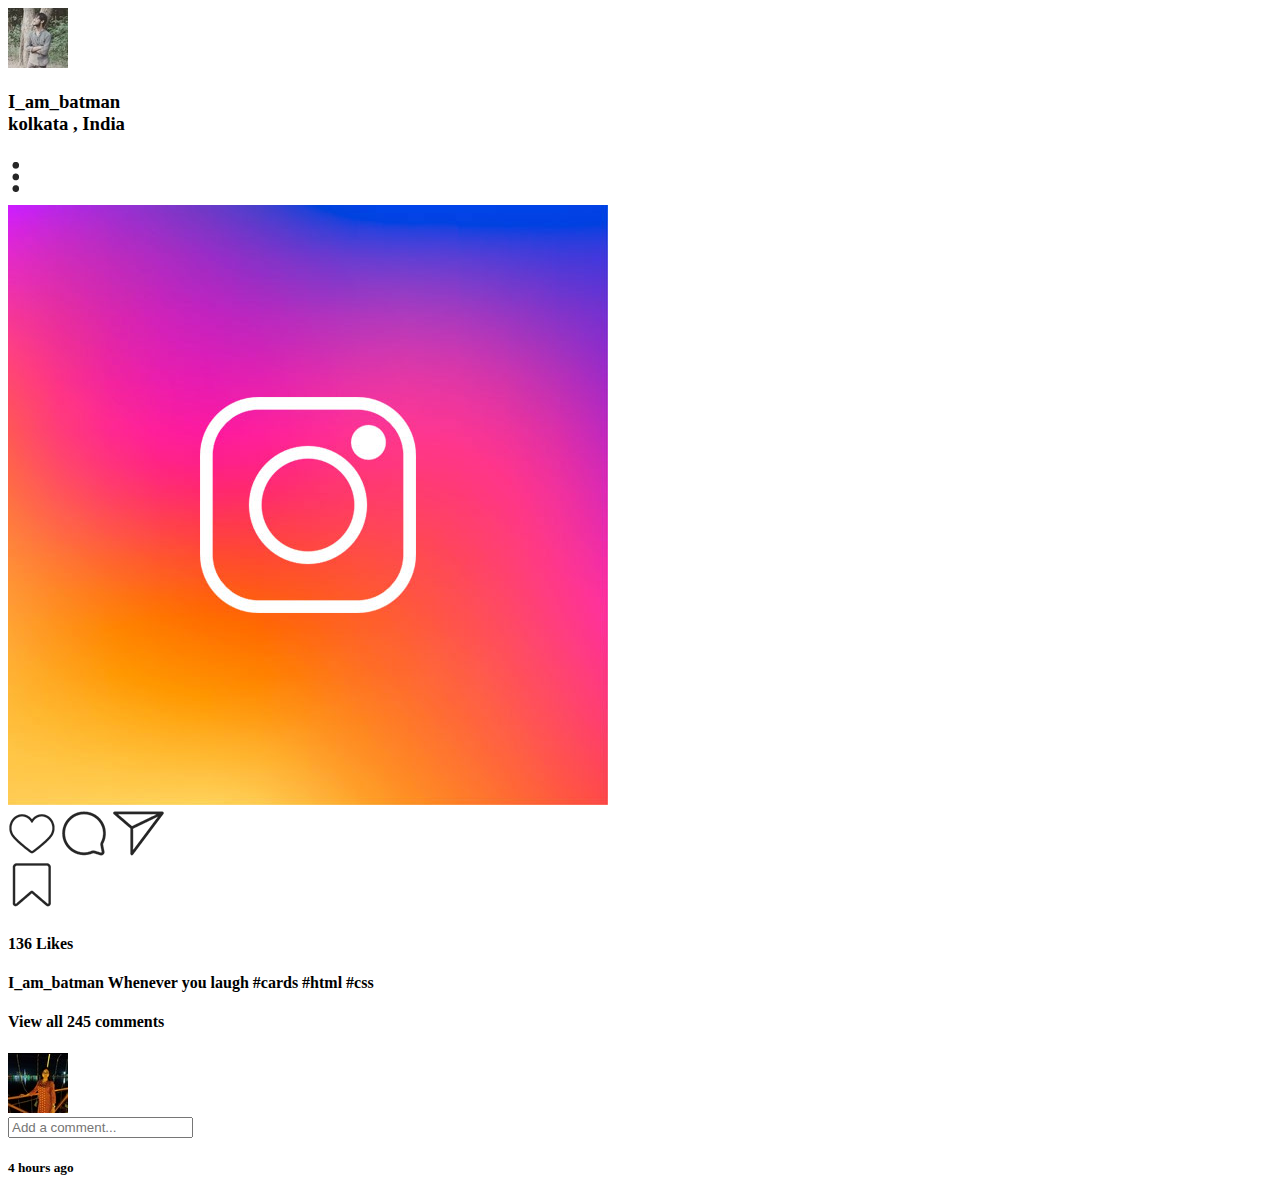
==== index.html @ 4ae62194 "Update and rename insta.html to index.html" ====
<!DOCTYPE html>
<html lang="en">
<head>
    <meta charset="UTF-8">
    <meta http-equiv="X-UA-Compatible" content="IE=edge">
    <meta name="viewport" content="width=device-width, initial-scale=1.0">
    <title>Instagram post card </title>
    <link rel="stylesheet" type="text/css" href="style.css">
</head>

<body>
    <div class="card">
        <div class="top">
            <div class="userDetails">
                <div class="Profile_img">
                    <img src="logoo.jpg" class="cover">
                </div>
                <h3>I_am_batman<br><span>kolkata , India</span></h3>
            </div>
            <div>
                <img src="dot.png" class="dot">
            </div>
        </div>
        <div class="imgBx">
            <img src="bg.jpg" class="cover">
        </div>
        <div class="actionBtns">
            <div class="left">
                <img src="heart.png" class="heart" onclick="likeButton()">
                <img src="comment.png">
                <img src="share.png">
            </div>
                <div class="right">
                    <img src="bookmark.png">
                
            </div>
        </div>
        <h4 class="likes">136 Likes</h4>
        <h4 class="message"><b>I_am_batman</b> Whenever you laugh <span>#cards</span> <span>#html</span> <span>#css</span></h4>
        <h4 class="comments">View all 245 comments</h4>
        <div class="addComments">
            <div class="userImg">
                <img src="profile2.jpg" class="cover">
            </div>
            <input type="text" class="text" placeholder="Add a comment...">
        </div>
        <h5 class="postTime">4 hours ago</h5>
    </div>
    <script>
        function likeButton(){
            let heart = document.querySelector('.heart');
            let likes = document.querySelector('.likes');
            if (heart.src.match("heart.png")){
                heart.src = "heart_red.png";
                likes.innerHTML = "liked by you and 136 others";


            }
            else{
                heart.src = "heart.png";
                likes.innerHTML = "136 likes";
            }
        }
    </script>
    
</body>
</html>
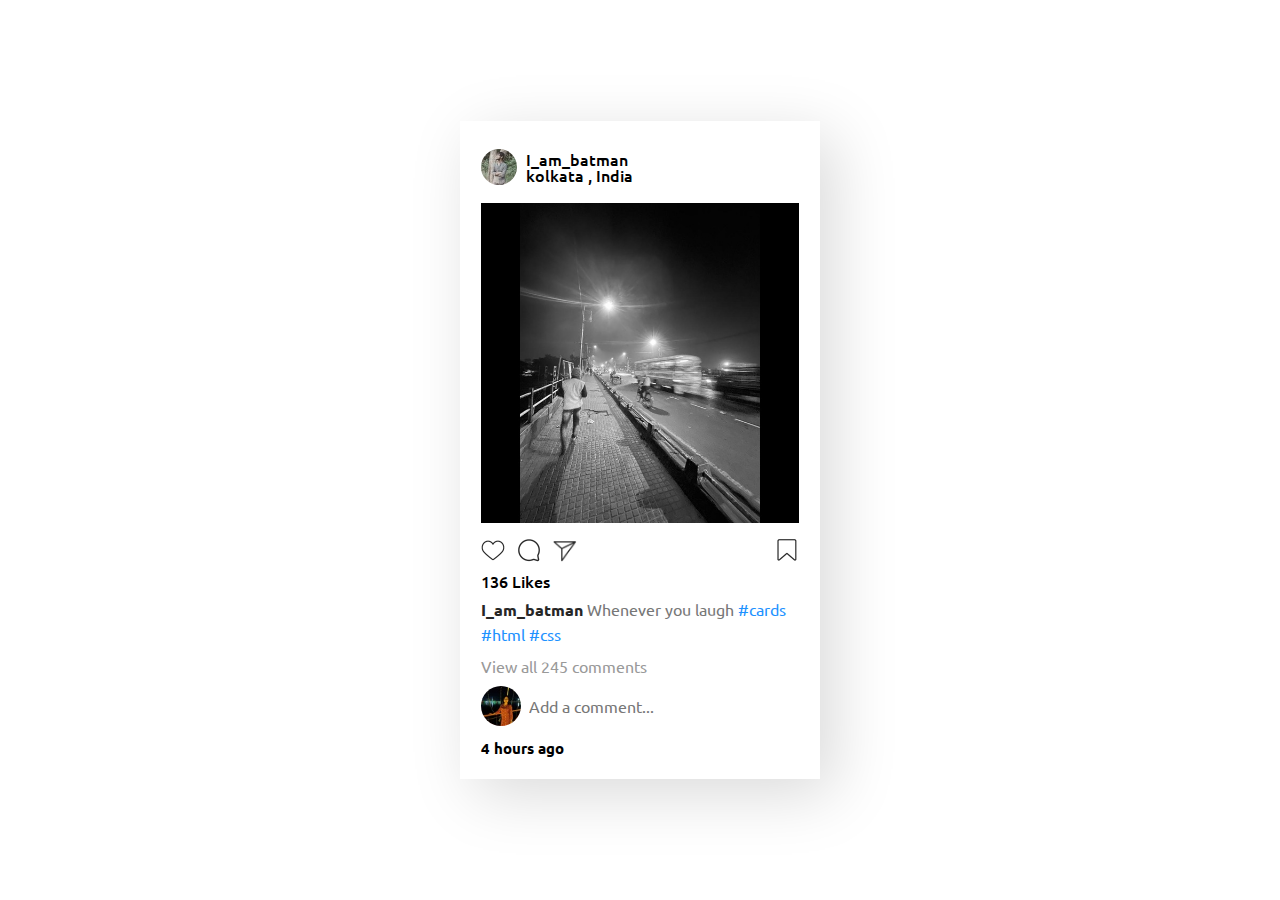
==== commit 2d335a9c: "Merge branch 'main' of https://github.com/iron-abhi/farzi_Insta" ====
--- a/index.html
+++ b/index.html
@@ -22,7 +22,7 @@
             </div>
         </div>
         <div class="imgBx">
-            <img src="bg.jpg" class="cover">
+            <img src="resize.jpg" class="cover">
         </div>
         <div class="actionBtns">
             <div class="left">
--- a/style.css
+++ b/style.css
@@ -0,0 +1,165 @@
+@import url('https://fonts.googleapis.com/css2?family=Gloock&family=Source+Code+Pro&family=Ubuntu&display=swap');
+*{
+    margin: 0;
+    padding: 0;
+    box-sizing: border-box;
+    font-family:"Ubuntu", sans-serif;
+
+}
+body
+{
+    display: flex;
+    justify-content: center;
+    align-items:center;
+    min-height: 100vh;
+    background-color: #fff;
+}
+.card
+{
+    position: relative;
+    width: 360px;
+    min-height: 400px;
+    background-color: #fff;
+    box-shadow: 14px 15px 60px rgba(0,0,0,0.15);
+    padding: 21px;
+    
+}
+.card .top
+{
+    display: flex;
+    justify-content: space-between;
+    align-items: center;
+}
+.card .top .userDetails
+{
+    display: flex;
+    align-items: center;
+}
+.card .top .userDetails .Profile_img
+{
+    position: relative;
+    width: 36px;
+    height: 36px;
+    border-radius: 50%;
+    overflow: hidden;
+    margin-right: 9px;
+
+}
+
+.cover
+{
+    position: absolute;
+    top: 0;
+    left: 0;
+    width: 100%;
+    height: 100%;
+    object-fit: cover;
+
+}
+.card .top .userDetails h3
+{
+    font-size: 16px;
+    color: black;
+    font-weight: 500;
+    line-height: 1em;
+
+}
+.card .top .userDetails h3 span
+{
+    font-size: 0.75e;
+
+}
+.dot
+{
+    transform: scale(0,6);
+    cursor: pointer;
+}
+.imgBx
+{
+    position: relative;
+    width: 100%;
+    height: 320px;
+    margin: 10px 0 15px;
+}
+.actionBtns
+{
+    display: flex;
+    justify-content: space-between;
+    align-items: center;
+
+}
+.actionBtns img
+{
+    max-width: 24px;
+    cursor: pointer;
+}
+.actionBtns .left img
+{
+    margin-right: 8px;
+}
+.likes
+{
+    font-weight: 500;
+    margin-top: 5px;
+    font-size: 16px;
+    color: black;
+}
+.message
+{
+    font-weight: 400;
+    margin-top: 5px;
+    color: #777;
+    line-height: 1.5em;
+}
+.message b
+{
+    color: #262626;
+
+}
+.message span
+{
+    color: #1d92ff;
+    cursor: pointer;
+}
+.comments
+{
+    margin-top: 10px;
+    font-weight: 400;
+    color: #999;
+}
+.addComments
+{
+    display: flex;
+    align-items: center;
+    margin-top: 10px;
+}
+.addComments .userImg
+{
+    position: relative;
+    min-width: 40px;
+    height: 40px;
+    border-radius: 50%;
+    overflow: hidden;
+    margin-right: 8px;
+}
+.text
+{
+    width: 100%;
+    border: none;
+    outline: none;
+    font-weight: 400;
+    font-size: 16px;
+    color: #262626;
+}
+.text::placeholder
+{
+    color: #777;
+}
+.postTime
+{
+    margin-top: 4%;
+    font-size: 15px;
+}
+
+
+
